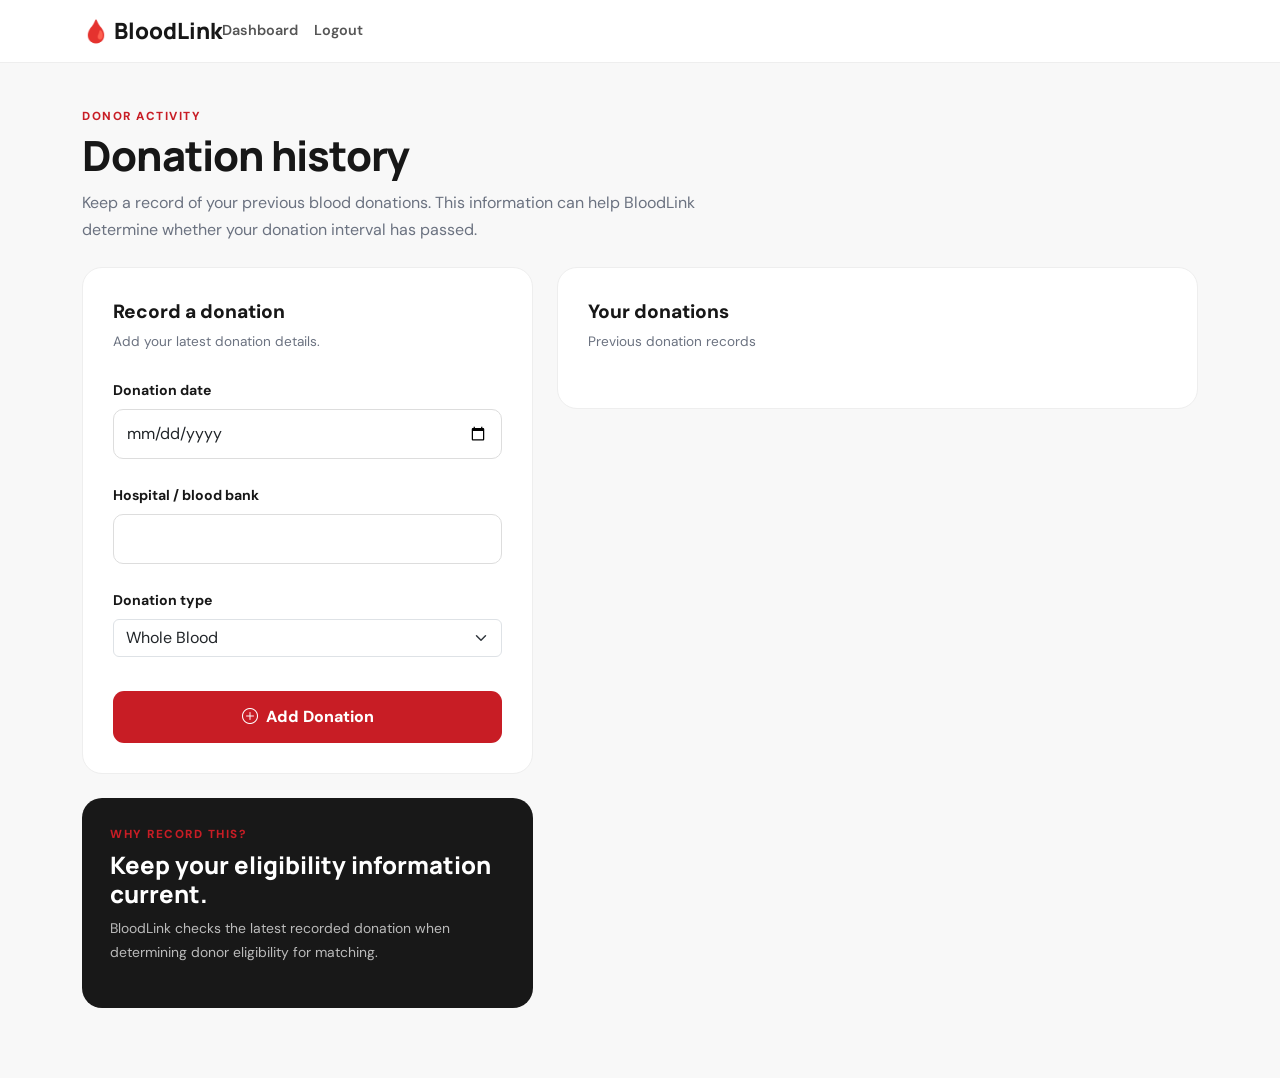
==== donation-history.html @ e5832c89 "Convert frontend to Vercel" ====
<!DOCTYPE html>
<html lang="en">
<head>
<meta charset="UTF-8">
<meta name="viewport" content="width=device-width, initial-scale=1.0">
<title>Donation History | BloodLink</title>
<link href="https://fonts.googleapis.com" rel="preconnect"/>
<link crossorigin="" href="https://fonts.gstatic.com" rel="preconnect"/>
<link href="https://fonts.googleapis.com/css2?family=DM+Sans:wght@400;500;600;700&amp;family=Manrope:wght@600;700;800&amp;display=swap" rel="stylesheet"/>
<link href="https://cdn.jsdelivr.net/npm/bootstrap@5.3.3/dist/css/bootstrap.min.css" rel="stylesheet"/>
<link href="https://cdn.jsdelivr.net/npm/bootstrap-icons@1.11.3/font/bootstrap-icons.min.css" rel="stylesheet"/>
<style>

        :root {
            --red: #c81d25;
            --red-dark: #a9151d;
            --soft-red: #fff1f2;
            --dark: #171717;
            --muted: #6b7280;
            --green: #16803c;
            --soft-green: #ecfdf3;
            --border: #eeeeee;
            --background: #f8f8f8;
        }

        * {
            box-sizing: border-box;
        }

        body {
            margin: 0;
            background: var(--background);
            color: var(--dark);
            font-family: "DM Sans", sans-serif;
        }

        h1, h2, h3, h4, h5 {
            font-family: "Manrope", sans-serif;
        }

        /* NAVBAR */

        .navbar {
            background: white;
            border-bottom: 1px solid var(--border);
            padding: 14px 0;
        }

        .brand {
            text-decoration: none;
            color: var(--dark);
            font-family: "Manrope", sans-serif;
            font-size: 1.4rem;
            font-weight: 800;
        }

        .brand span {
            color: var(--red);
        }

        .nav-link-custom {
            color: #555;
            text-decoration: none;
            font-weight: 600;
            font-size: .9rem;
        }

        .nav-link-custom:hover {
            color: var(--red);
        }

        /* PAGE */

        .page {
            padding: 45px 0 70px;
        }

        .eyebrow {
            color: var(--red);
            text-transform: uppercase;
            letter-spacing: 1.5px;
            font-size: .73rem;
            font-weight: 800;
        }

        .page-header h1 {
            font-size: 2.6rem;
            font-weight: 800;
            margin: 6px 0 8px;
            letter-spacing: -.8px;
        }

        .page-header p {
            color: var(--muted);
            max-width: 650px;
            line-height: 1.7;
        }

        /* CARDS */

        .card-custom {
            background: white;
            border: 1px solid var(--border);
            border-radius: 20px;
            padding: 30px;
        }

        .card-title {
            font-size: 1.2rem;
            font-weight: 800;
            margin-bottom: 5px;
        }

        .card-subtitle {
            color: var(--muted);
            font-size: .85rem;
            margin-bottom: 25px;
        }

        /* FORM */

        .form-label {
            font-size: .88rem;
            font-weight: 700;
            margin-bottom: 8px;
        }

        .form-control {
            border-color: #ddd;
            border-radius: 10px;
            padding: 12px 13px;
        }

        .form-control:focus {
            border-color: var(--red);
            box-shadow: 0 0 0 3px rgba(200,29,37,.08);
        }

        .save-btn {
            width: 100%;
            border: none;
            background: var(--red);
            color: white;
            border-radius: 11px;
            padding: 14px;
            font-weight: 800;
            margin-top: 10px;
            transition: .2s;
        }

        .save-btn:hover {
            background: var(--red-dark);
            color: white;
            transform: translateY(-1px);
        }

        /* DONATION TIMELINE */

        .timeline {
            position: relative;
            padding-left: 28px;
        }

        .timeline::before {
            content: "";
            position: absolute;
            left: 8px;
            top: 10px;
            bottom: 10px;
            width: 2px;
            background: #eee;
        }

        .donation-item {
            position: relative;
            background: white;
            border: 1px solid var(--border);
            border-radius: 17px;
            padding: 20px;
            margin-bottom: 15px;
        }

        .donation-dot {
            position: absolute;
            left: -28px;
            top: 22px;
            width: 17px;
            height: 17px;
            border-radius: 50%;
            background: var(--red);
            border: 4px solid var(--soft-red);
        }

        .donation-date {
            color: var(--red);
            font-size: .76rem;
            font-weight: 800;
            text-transform: uppercase;
            letter-spacing: .6px;
        }

        .donation-item h5 {
            font-weight: 800;
            margin: 5px 0;
        }

        .donation-meta {
            color: var(--muted);
            font-size: .84rem;
        }

        .verified {
            display: inline-flex;
            align-items: center;
            gap: 5px;
            background: var(--soft-green);
            color: var(--green);
            border-radius: 50px;
            padding: 6px 9px;
            font-size: .7rem;
            font-weight: 800;
        }

        .unverified {
            display: inline-flex;
            align-items: center;
            gap: 5px;
            background: #f5f5f5;
            color: #777;
            border-radius: 50px;
            padding: 6px 9px;
            font-size: .7rem;
            font-weight: 800;
        }

        /* EMPTY */

        .empty-state {
            background: white;
            border: 1px dashed #d8d8d8;
            border-radius: 18px;
            padding: 45px 25px;
            text-align: center;
        }

        .empty-icon {
            width: 62px;
            height: 62px;
            border-radius: 17px;
            background: var(--soft-red);
            color: var(--red);
            display: flex;
            align-items: center;
            justify-content: center;
            font-size: 1.5rem;
            margin: 0 auto 17px;
        }

        .empty-state h5 {
            font-weight: 800;
        }

        .empty-state p {
            color: var(--muted);
            max-width: 450px;
            margin: 0 auto;
        }

        /* SIDE */

        .info-card {
            background: #181818;
            color: white;
            border-radius: 20px;
            padding: 28px;
        }

        .info-card h4 {
            font-weight: 800;
        }

        .info-card p {
            color: #bbb;
            font-size: .87rem;
            line-height: 1.7;
        }

        .info-point {
            display: flex;
            gap: 10px;
            margin-top: 17px;
        }

        .info-point i {
            color: #ff6870;
        }

        .info-point span {
            color: #ddd;
            font-size: .83rem;
        }

        .alert {
            border: none;
            border-radius: 12px;
        }

        @media (max-width: 767px) {

            .page {
                padding: 28px 0 50px;
            }

            .page-header h1 {
                font-size: 2.15rem;
            }

            .card-custom {
                padding: 23px;
            }

        }

    </style>
<style>


        :root {
            --red: #c81d25;
            --red-dark: #a9151d;
            --soft-red: #fff1f2;
            --dark: #171717;
            --muted: #6b7280;
            --green: #16803c;
            --soft-green: #ecfdf3;
            --border: #eeeeee;
            --background: #f8f8f8;
        }

        * {
            box-sizing: border-box;
        }

        body {
            margin: 0;
            background: var(--background);
            color: var(--dark);
            font-family: "DM Sans", sans-serif;
        }

        h1, h2, h3, h4, h5 {
            font-family: "Manrope", sans-serif;
        }

        /* NAVBAR */

        .navbar {
            background: white;
            border-bottom: 1px solid var(--border);
            padding: 14px 0;
        }

        .brand {
            text-decoration: none;
            color: var(--dark);
            font-family: "Manrope", sans-serif;
            font-size: 1.4rem;
            font-weight: 800;
        }

        .brand span {
            color: var(--red);
        }

        .nav-link-custom {
            color: #555;
            text-decoration: none;
            font-weight: 600;
            font-size: .9rem;
        }

        .nav-link-custom:hover {
            color: var(--red);
        }

        /* PAGE */

        .page {
            padding: 45px 0 70px;
        }

        .eyebrow {
            color: var(--red);
            text-transform: uppercase;
            letter-spacing: 1.5px;
            font-size: .73rem;
            font-weight: 800;
        }

        .page-header h1 {
            font-size: 2.6rem;
            font-weight: 800;
            margin: 6px 0 8px;
            letter-spacing: -.8px;
        }

        .page-header p {
            color: var(--muted);
            max-width: 650px;
            line-height: 1.7;
        }

        /* CARDS */

        .card-custom {
            background: white;
            border: 1px solid var(--border);
            border-radius: 20px;
            padding: 30px;
        }

        .card-title {
            font-size: 1.2rem;
            font-weight: 800;
            margin-bottom: 5px;
        }

        .card-subtitle {
            color: var(--muted);
            font-size: .85rem;
            margin-bottom: 25px;
        }

        /* FORM */

        .form-label {
            font-size: .88rem;
            font-weight: 700;
            margin-bottom: 8px;
        }

        .form-control {
            border-color: #ddd;
            border-radius: 10px;
            padding: 12px 13px;
        }

        .form-control:focus {
            border-color: var(--red);
            box-shadow: 0 0 0 3px rgba(200,29,37,.08);
        }

        .save-btn {
            width: 100%;
            border: none;
            background: var(--red);
            color: white;
            border-radius: 11px;
            padding: 14px;
            font-weight: 800;
            margin-top: 10px;
            transition: .2s;
        }

        .save-btn:hover {
            background: var(--red-dark);
            color: white;
            transform: translateY(-1px);
        }

        /* DONATION TIMELINE */

        .timeline {
            position: relative;
            padding-left: 28px;
        }

        .timeline::before {
            content: "";
            position: absolute;
            left: 8px;
            top: 10px;
            bottom: 10px;
            width: 2px;
            background: #eee;
        }

        .donation-item {
            position: relative;
            background: white;
            border: 1px solid var(--border);
            border-radius: 17px;
            padding: 20px;
            margin-bottom: 15px;
        }

        .donation-dot {
            position: absolute;
            left: -28px;
            top: 22px;
            width: 17px;
            height: 17px;
            border-radius: 50%;
            background: var(--red);
            border: 4px solid var(--soft-red);
        }

        .donation-date {
            color: var(--red);
            font-size: .76rem;
            font-weight: 800;
            text-transform: uppercase;
            letter-spacing: .6px;
        }

        .donation-item h5 {
            font-weight: 800;
            margin: 5px 0;
        }

        .donation-meta {
            color: var(--muted);
            font-size: .84rem;
        }

        .verified {
            display: inline-flex;
            align-items: center;
            gap: 5px;
            background: var(--soft-green);
            color: var(--green);
            border-radius: 50px;
            padding: 6px 9px;
            font-size: .7rem;
            font-weight: 800;
        }

        .unverified {
            display: inline-flex;
            align-items: center;
            gap: 5px;
            background: #f5f5f5;
            color: #777;
            border-radius: 50px;
            padding: 6px 9px;
            font-size: .7rem;
            font-weight: 800;
        }

        /* EMPTY */

        .empty-state {
            background: white;
            border: 1px dashed #d8d8d8;
            border-radius: 18px;
            padding: 45px 25px;
            text-align: center;
        }

        .empty-icon {
            width: 62px;
            height: 62px;
            border-radius: 17px;
            background: var(--soft-red);
            color: var(--red);
            display: flex;
            align-items: center;
            justify-content: center;
            font-size: 1.5rem;
            margin: 0 auto 17px;
        }

        .empty-state h5 {
            font-weight: 800;
        }

        .empty-state p {
            color: var(--muted);
            max-width: 450px;
            margin: 0 auto;
        }

        /* SIDE */

        .info-card {
            background: #181818;
            color: white;
            border-radius: 20px;
            padding: 28px;
        }

        .info-card h4 {
            font-weight: 800;
        }

        .info-card p {
            color: #bbb;
            font-size: .87rem;
            line-height: 1.7;
        }

        .info-point {
            display: flex;
            gap: 10px;
            margin-top: 17px;
        }

        .info-point i {
            color: #ff6870;
        }

        .info-point span {
            color: #ddd;
            font-size: .83rem;
        }

        .alert {
            border: none;
            border-radius: 12px;
        }

        @media (max-width: 767px) {

            .page {
                padding: 28px 0 50px;
            }

            .page-header h1 {
                font-size: 2.15rem;
            }

            .card-custom {
                padding: 23px;
            }

        }

    
</style>
</head>
<body>

<nav class="navbar sticky-top"><div class="container"><div class="d-flex justify-content-between align-items-center"><a href="/donor-dashboard.html" class="brand"><span>🩸</span> BloodLink</a><div class="d-flex gap-3"><a href="/donor-dashboard.html" class="nav-link-custom">Dashboard</a><a href="#" id="logoutLink" class="nav-link-custom">Logout</a></div></div></div></nav>
<main class="page"><div class="container"><div class="page-header mb-4"><div class="eyebrow">Donor activity</div><h1>Donation history</h1><p>Keep a record of your previous blood donations. This information can help BloodLink determine whether your donation interval has passed.</p></div>
<div id="errorMessage" class="alert alert-danger mb-4" style="display:none"></div><div id="successMessage" class="alert alert-success mb-4" style="display:none"></div>
<div class="row g-4"><div class="col-lg-5"><div class="card-custom"><div class="card-title">Record a donation</div><div class="card-subtitle">Add your latest donation details.</div>
<form id="donationForm"><div class="mb-4"><label class="form-label">Donation date</label><input id="donation_date" type="date" class="form-control" required></div>
<div class="mb-4"><label class="form-label">Hospital / blood bank</label><input id="hospital_name" class="form-control" required></div>
<div class="mb-4"><label class="form-label">Donation type</label><select id="donation_type" class="form-select"><option>Whole Blood</option><option>Platelets</option><option>Plasma</option></select></div>
<button id="addButton" class="save-btn" type="submit"><i class="bi bi-plus-circle me-2"></i>Add Donation</button></form></div>
<div class="info-card mt-4"><div class="eyebrow">Why record this?</div><h4 class="mt-2">Keep your eligibility information current.</h4><p>BloodLink checks the latest recorded donation when determining donor eligibility for matching.</p></div></div>
<div class="col-lg-7"><div class="card-custom"><div class="card-title">Your donations</div><div class="card-subtitle">Previous donation records</div><div id="historyList"></div></div></div></div></div></main>
<script>
const user=requireAuth("DONOR");if(user){logoutLink.onclick=async e=>{e.preventDefault();await logoutUser();location.href="/";};loadDonations();donationForm.onsubmit=async e=>{e.preventDefault();addButton.disabled=true;try{await addDonation({donation_date:donation_date.value,hospital_name:hospital_name.value.trim(),donation_type:donation_type.value});showMessage("successMessage","Donation recorded successfully.","success");donationForm.reset();loadDonations();}catch(err){showMessage("errorMessage",err.message);}finally{addButton.disabled=false;}}}
async function loadDonations(){try{const d=await getDonations();const arr=d.results||d.donations||d||[];historyList.innerHTML=arr.length?arr.map(x=>`<div class="history-item mb-3 p-3" style="border:1px solid #eee;border-radius:12px"><strong>${x.hospital_name}</strong><div class="text-muted">${x.donation_date} · ${x.donation_type||"Whole Blood"}</div></div>`).join(""):`<p class="text-muted">No donation records yet.</p>`;}catch(e){showMessage("errorMessage",e.message);}}
</script>


</body>
</html>
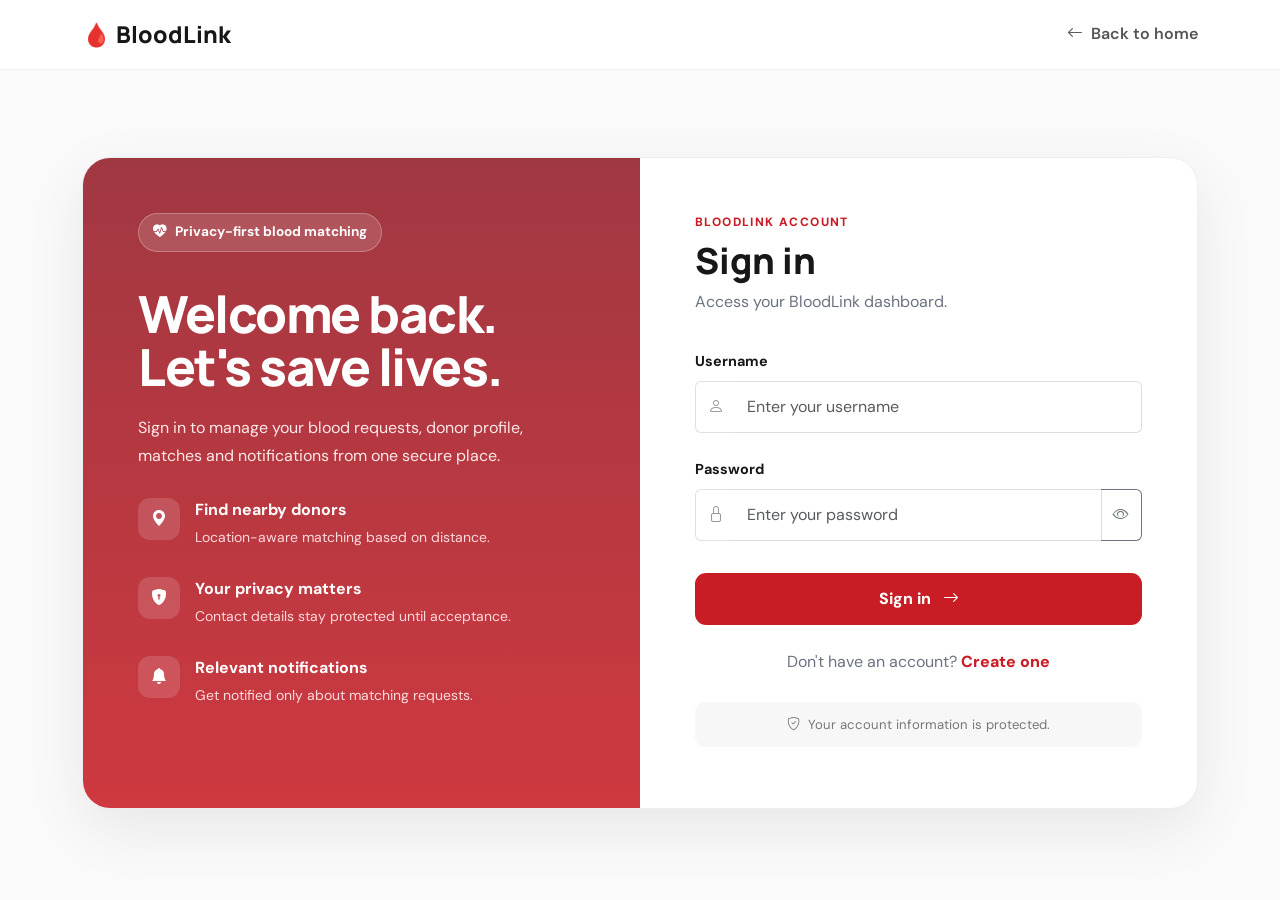
==== commit 5e9d5614: "Ui fix" ====
--- a/donation-history.html
+++ b/donation-history.html
@@ -1,660 +1,988 @@
 <!DOCTYPE html>
 <html lang="en">
+
 <head>
+
 <meta charset="UTF-8">
 <meta name="viewport" content="width=device-width, initial-scale=1.0">
+
 <title>Donation History | BloodLink</title>
-<link href="https://fonts.googleapis.com" rel="preconnect"/>
-<link crossorigin="" href="https://fonts.gstatic.com" rel="preconnect"/>
-<link href="https://fonts.googleapis.com/css2?family=DM+Sans:wght@400;500;600;700&amp;family=Manrope:wght@600;700;800&amp;display=swap" rel="stylesheet"/>
-<link href="https://cdn.jsdelivr.net/npm/bootstrap@5.3.3/dist/css/bootstrap.min.css" rel="stylesheet"/>
-<link href="https://cdn.jsdelivr.net/npm/bootstrap-icons@1.11.3/font/bootstrap-icons.min.css" rel="stylesheet"/>
+
+<link rel="preconnect" href="https://fonts.googleapis.com">
+<link rel="preconnect" href="https://fonts.gstatic.com" crossorigin>
+
+<link href="https://fonts.googleapis.com/css2?family=DM+Sans:wght@400;500;600;700&family=Manrope:wght@600;700;800&display=swap" rel="stylesheet">
+
+<link href="https://cdn.jsdelivr.net/npm/bootstrap@5.3.3/dist/css/bootstrap.min.css" rel="stylesheet">
+
+<link rel="stylesheet" href="https://cdn.jsdelivr.net/npm/bootstrap-icons@1.11.3/font/bootstrap-icons.min.css">
+
+<script src="/static/js/api.js"></script>
+
 <style>
 
-        :root {
-            --red: #c81d25;
-            --red-dark: #a9151d;
-            --soft-red: #fff1f2;
-            --dark: #171717;
-            --muted: #6b7280;
-            --green: #16803c;
-            --soft-green: #ecfdf3;
-            --border: #eeeeee;
-            --background: #f8f8f8;
-        }
-
-        * {
-            box-sizing: border-box;
-        }
-
-        body {
-            margin: 0;
-            background: var(--background);
-            color: var(--dark);
-            font-family: "DM Sans", sans-serif;
-        }
-
-        h1, h2, h3, h4, h5 {
-            font-family: "Manrope", sans-serif;
-        }
-
-        /* NAVBAR */
-
-        .navbar {
-            background: white;
-            border-bottom: 1px solid var(--border);
-            padding: 14px 0;
-        }
-
-        .brand {
-            text-decoration: none;
-            color: var(--dark);
-            font-family: "Manrope", sans-serif;
-            font-size: 1.4rem;
-            font-weight: 800;
-        }
-
-        .brand span {
-            color: var(--red);
-        }
-
-        .nav-link-custom {
-            color: #555;
-            text-decoration: none;
-            font-weight: 600;
-            font-size: .9rem;
-        }
-
-        .nav-link-custom:hover {
-            color: var(--red);
-        }
-
-        /* PAGE */
-
-        .page {
-            padding: 45px 0 70px;
-        }
-
-        .eyebrow {
-            color: var(--red);
-            text-transform: uppercase;
-            letter-spacing: 1.5px;
-            font-size: .73rem;
-            font-weight: 800;
-        }
-
-        .page-header h1 {
-            font-size: 2.6rem;
-            font-weight: 800;
-            margin: 6px 0 8px;
-            letter-spacing: -.8px;
-        }
-
-        .page-header p {
-            color: var(--muted);
-            max-width: 650px;
-            line-height: 1.7;
-        }
-
-        /* CARDS */
-
-        .card-custom {
-            background: white;
-            border: 1px solid var(--border);
-            border-radius: 20px;
-            padding: 30px;
-        }
-
-        .card-title {
-            font-size: 1.2rem;
-            font-weight: 800;
-            margin-bottom: 5px;
-        }
-
-        .card-subtitle {
-            color: var(--muted);
-            font-size: .85rem;
-            margin-bottom: 25px;
-        }
-
-        /* FORM */
-
-        .form-label {
-            font-size: .88rem;
-            font-weight: 700;
-            margin-bottom: 8px;
-        }
-
-        .form-control {
-            border-color: #ddd;
-            border-radius: 10px;
-            padding: 12px 13px;
-        }
-
-        .form-control:focus {
-            border-color: var(--red);
-            box-shadow: 0 0 0 3px rgba(200,29,37,.08);
-        }
-
-        .save-btn {
-            width: 100%;
-            border: none;
-            background: var(--red);
-            color: white;
-            border-radius: 11px;
-            padding: 14px;
-            font-weight: 800;
-            margin-top: 10px;
-            transition: .2s;
-        }
-
-        .save-btn:hover {
-            background: var(--red-dark);
-            color: white;
-            transform: translateY(-1px);
-        }
-
-        /* DONATION TIMELINE */
-
-        .timeline {
-            position: relative;
-            padding-left: 28px;
-        }
-
-        .timeline::before {
-            content: "";
-            position: absolute;
-            left: 8px;
-            top: 10px;
-            bottom: 10px;
-            width: 2px;
-            background: #eee;
-        }
-
-        .donation-item {
-            position: relative;
-            background: white;
-            border: 1px solid var(--border);
-            border-radius: 17px;
-            padding: 20px;
-            margin-bottom: 15px;
-        }
-
-        .donation-dot {
-            position: absolute;
-            left: -28px;
-            top: 22px;
-            width: 17px;
-            height: 17px;
-            border-radius: 50%;
-            background: var(--red);
-            border: 4px solid var(--soft-red);
-        }
-
-        .donation-date {
-            color: var(--red);
-            font-size: .76rem;
-            font-weight: 800;
-            text-transform: uppercase;
-            letter-spacing: .6px;
-        }
-
-        .donation-item h5 {
-            font-weight: 800;
-            margin: 5px 0;
-        }
-
-        .donation-meta {
-            color: var(--muted);
-            font-size: .84rem;
-        }
-
-        .verified {
-            display: inline-flex;
-            align-items: center;
-            gap: 5px;
-            background: var(--soft-green);
-            color: var(--green);
-            border-radius: 50px;
-            padding: 6px 9px;
-            font-size: .7rem;
-            font-weight: 800;
-        }
-
-        .unverified {
-            display: inline-flex;
-            align-items: center;
-            gap: 5px;
-            background: #f5f5f5;
-            color: #777;
-            border-radius: 50px;
-            padding: 6px 9px;
-            font-size: .7rem;
-            font-weight: 800;
-        }
-
-        /* EMPTY */
-
-        .empty-state {
-            background: white;
-            border: 1px dashed #d8d8d8;
-            border-radius: 18px;
-            padding: 45px 25px;
-            text-align: center;
-        }
-
-        .empty-icon {
-            width: 62px;
-            height: 62px;
-            border-radius: 17px;
-            background: var(--soft-red);
-            color: var(--red);
-            display: flex;
-            align-items: center;
-            justify-content: center;
-            font-size: 1.5rem;
-            margin: 0 auto 17px;
-        }
-
-        .empty-state h5 {
-            font-weight: 800;
-        }
-
-        .empty-state p {
-            color: var(--muted);
-            max-width: 450px;
-            margin: 0 auto;
-        }
-
-        /* SIDE */
-
-        .info-card {
-            background: #181818;
-            color: white;
-            border-radius: 20px;
-            padding: 28px;
-        }
-
-        .info-card h4 {
-            font-weight: 800;
-        }
-
-        .info-card p {
-            color: #bbb;
-            font-size: .87rem;
-            line-height: 1.7;
-        }
-
-        .info-point {
-            display: flex;
-            gap: 10px;
-            margin-top: 17px;
-        }
-
-        .info-point i {
-            color: #ff6870;
-        }
-
-        .info-point span {
-            color: #ddd;
-            font-size: .83rem;
-        }
-
-        .alert {
-            border: none;
-            border-radius: 12px;
-        }
-
-        @media (max-width: 767px) {
-
-            .page {
-                padding: 28px 0 50px;
-            }
-
-            .page-header h1 {
-                font-size: 2.15rem;
-            }
-
-            .card-custom {
-                padding: 23px;
-            }
-
-        }
-
-    </style>
-<style>
-
-
-        :root {
-            --red: #c81d25;
-            --red-dark: #a9151d;
-            --soft-red: #fff1f2;
-            --dark: #171717;
-            --muted: #6b7280;
-            --green: #16803c;
-            --soft-green: #ecfdf3;
-            --border: #eeeeee;
-            --background: #f8f8f8;
-        }
-
-        * {
-            box-sizing: border-box;
-        }
-
-        body {
-            margin: 0;
-            background: var(--background);
-            color: var(--dark);
-            font-family: "DM Sans", sans-serif;
-        }
-
-        h1, h2, h3, h4, h5 {
-            font-family: "Manrope", sans-serif;
-        }
-
-        /* NAVBAR */
-
-        .navbar {
-            background: white;
-            border-bottom: 1px solid var(--border);
-            padding: 14px 0;
-        }
-
-        .brand {
-            text-decoration: none;
-            color: var(--dark);
-            font-family: "Manrope", sans-serif;
-            font-size: 1.4rem;
-            font-weight: 800;
-        }
-
-        .brand span {
-            color: var(--red);
-        }
-
-        .nav-link-custom {
-            color: #555;
-            text-decoration: none;
-            font-weight: 600;
-            font-size: .9rem;
-        }
-
-        .nav-link-custom:hover {
-            color: var(--red);
-        }
-
-        /* PAGE */
-
-        .page {
-            padding: 45px 0 70px;
-        }
-
-        .eyebrow {
-            color: var(--red);
-            text-transform: uppercase;
-            letter-spacing: 1.5px;
-            font-size: .73rem;
-            font-weight: 800;
-        }
-
-        .page-header h1 {
-            font-size: 2.6rem;
-            font-weight: 800;
-            margin: 6px 0 8px;
-            letter-spacing: -.8px;
-        }
-
-        .page-header p {
-            color: var(--muted);
-            max-width: 650px;
-            line-height: 1.7;
-        }
-
-        /* CARDS */
-
-        .card-custom {
-            background: white;
-            border: 1px solid var(--border);
-            border-radius: 20px;
-            padding: 30px;
-        }
-
-        .card-title {
-            font-size: 1.2rem;
-            font-weight: 800;
-            margin-bottom: 5px;
-        }
-
-        .card-subtitle {
-            color: var(--muted);
-            font-size: .85rem;
-            margin-bottom: 25px;
-        }
-
-        /* FORM */
-
-        .form-label {
-            font-size: .88rem;
-            font-weight: 700;
-            margin-bottom: 8px;
-        }
-
-        .form-control {
-            border-color: #ddd;
-            border-radius: 10px;
-            padding: 12px 13px;
-        }
-
-        .form-control:focus {
-            border-color: var(--red);
-            box-shadow: 0 0 0 3px rgba(200,29,37,.08);
-        }
-
-        .save-btn {
-            width: 100%;
-            border: none;
-            background: var(--red);
-            color: white;
-            border-radius: 11px;
-            padding: 14px;
-            font-weight: 800;
-            margin-top: 10px;
-            transition: .2s;
-        }
-
-        .save-btn:hover {
-            background: var(--red-dark);
-            color: white;
-            transform: translateY(-1px);
-        }
-
-        /* DONATION TIMELINE */
-
-        .timeline {
-            position: relative;
-            padding-left: 28px;
-        }
-
-        .timeline::before {
-            content: "";
-            position: absolute;
-            left: 8px;
-            top: 10px;
-            bottom: 10px;
-            width: 2px;
-            background: #eee;
-        }
-
-        .donation-item {
-            position: relative;
-            background: white;
-            border: 1px solid var(--border);
-            border-radius: 17px;
-            padding: 20px;
-            margin-bottom: 15px;
-        }
-
-        .donation-dot {
-            position: absolute;
-            left: -28px;
-            top: 22px;
-            width: 17px;
-            height: 17px;
-            border-radius: 50%;
-            background: var(--red);
-            border: 4px solid var(--soft-red);
-        }
-
-        .donation-date {
-            color: var(--red);
-            font-size: .76rem;
-            font-weight: 800;
-            text-transform: uppercase;
-            letter-spacing: .6px;
-        }
-
-        .donation-item h5 {
-            font-weight: 800;
-            margin: 5px 0;
-        }
-
-        .donation-meta {
-            color: var(--muted);
-            font-size: .84rem;
-        }
-
-        .verified {
-            display: inline-flex;
-            align-items: center;
-            gap: 5px;
-            background: var(--soft-green);
-            color: var(--green);
-            border-radius: 50px;
-            padding: 6px 9px;
-            font-size: .7rem;
-            font-weight: 800;
-        }
-
-        .unverified {
-            display: inline-flex;
-            align-items: center;
-            gap: 5px;
-            background: #f5f5f5;
-            color: #777;
-            border-radius: 50px;
-            padding: 6px 9px;
-            font-size: .7rem;
-            font-weight: 800;
-        }
-
-        /* EMPTY */
-
-        .empty-state {
-            background: white;
-            border: 1px dashed #d8d8d8;
-            border-radius: 18px;
-            padding: 45px 25px;
-            text-align: center;
-        }
-
-        .empty-icon {
-            width: 62px;
-            height: 62px;
-            border-radius: 17px;
-            background: var(--soft-red);
-            color: var(--red);
-            display: flex;
-            align-items: center;
-            justify-content: center;
-            font-size: 1.5rem;
-            margin: 0 auto 17px;
-        }
-
-        .empty-state h5 {
-            font-weight: 800;
-        }
-
-        .empty-state p {
-            color: var(--muted);
-            max-width: 450px;
-            margin: 0 auto;
-        }
-
-        /* SIDE */
-
-        .info-card {
-            background: #181818;
-            color: white;
-            border-radius: 20px;
-            padding: 28px;
-        }
-
-        .info-card h4 {
-            font-weight: 800;
-        }
-
-        .info-card p {
-            color: #bbb;
-            font-size: .87rem;
-            line-height: 1.7;
-        }
-
-        .info-point {
-            display: flex;
-            gap: 10px;
-            margin-top: 17px;
-        }
-
-        .info-point i {
-            color: #ff6870;
-        }
-
-        .info-point span {
-            color: #ddd;
-            font-size: .83rem;
-        }
-
-        .alert {
-            border: none;
-            border-radius: 12px;
-        }
-
-        @media (max-width: 767px) {
-
-            .page {
-                padding: 28px 0 50px;
-            }
-
-            .page-header h1 {
-                font-size: 2.15rem;
-            }
-
-            .card-custom {
-                padding: 23px;
-            }
-
-        }
-
-    
+:root {
+    --red: #c81d25;
+    --red-dark: #a9151d;
+    --soft-red: #fff1f2;
+    --dark: #171717;
+    --muted: #6b7280;
+    --green: #16803c;
+    --soft-green: #ecfdf3;
+    --border: #eeeeee;
+    --background: #f8f8f8;
+}
+
+* {
+    box-sizing: border-box;
+}
+
+body {
+    margin: 0;
+    background: var(--background);
+    color: var(--dark);
+    font-family: "DM Sans", sans-serif;
+}
+
+h1, h2, h3, h4, h5 {
+    font-family: "Manrope", sans-serif;
+}
+
+
+/* NAVBAR */
+
+.navbar {
+    background: white;
+    border-bottom: 1px solid var(--border);
+    padding: 14px 0;
+}
+
+.brand {
+    display: flex;
+    align-items: center;
+    gap: 10px;
+    text-decoration: none;
+    color: var(--dark);
+    font-family: "Manrope", sans-serif;
+    font-size: 1.4rem;
+    font-weight: 800;
+}
+
+.brand-icon {
+    width: 42px;
+    height: 42px;
+    border-radius: 11px;
+    background: var(--red);
+    position: relative;
+    display: inline-block;
+    flex-shrink: 0;
+    box-shadow: 0 5px 15px rgba(200, 29, 37, 0.20);
+}
+
+.brand-icon::before {
+    content: "";
+    position: absolute;
+    width: 9px;
+    height: 27px;
+    background: white;
+    border-radius: 3px;
+    left: 16.5px;
+    top: 7.5px;
+}
+
+.brand-icon::after {
+    content: "";
+    position: absolute;
+    width: 27px;
+    height: 9px;
+    background: white;
+    border-radius: 3px;
+    left: 7.5px;
+    top: 16.5px;
+}
+
+.nav-link-custom {
+    color: #555;
+    text-decoration: none;
+    font-weight: 600;
+    font-size: .9rem;
+}
+
+.nav-link-custom:hover {
+    color: var(--red);
+}
+
+
+/* PAGE */
+
+.page {
+    padding: 45px 0 70px;
+}
+
+.eyebrow {
+    color: var(--red);
+    text-transform: uppercase;
+    letter-spacing: 1.5px;
+    font-size: .73rem;
+    font-weight: 800;
+}
+
+.page-header h1 {
+    font-size: 2.6rem;
+    font-weight: 800;
+    margin: 6px 0 8px;
+    letter-spacing: -.8px;
+}
+
+.page-header p {
+    color: var(--muted);
+    max-width: 650px;
+    line-height: 1.7;
+}
+
+
+/* CARDS */
+
+.card-custom {
+    background: white;
+    border: 1px solid var(--border);
+    border-radius: 20px;
+    padding: 30px;
+}
+
+.card-title {
+    font-size: 1.2rem;
+    font-weight: 800;
+    margin-bottom: 5px;
+}
+
+.card-subtitle {
+    color: var(--muted);
+    font-size: .85rem;
+    margin-bottom: 25px;
+}
+
+
+/* FORM */
+
+.form-label {
+    font-size: .88rem;
+    font-weight: 700;
+    margin-bottom: 8px;
+}
+
+.form-control,
+.form-select {
+    border-color: #ddd;
+    border-radius: 10px;
+    padding: 12px 13px;
+}
+
+.form-control:focus,
+.form-select:focus {
+    border-color: var(--red);
+    box-shadow: 0 0 0 3px rgba(200,29,37,.08);
+}
+
+.save-btn {
+    width: 100%;
+    border: none;
+    background: var(--red);
+    color: white;
+    border-radius: 11px;
+    padding: 14px;
+    font-weight: 800;
+    margin-top: 10px;
+    transition: .2s;
+}
+
+.save-btn:hover {
+    background: var(--red-dark);
+    color: white;
+    transform: translateY(-1px);
+}
+
+
+/* TIMELINE */
+
+.timeline {
+    position: relative;
+    padding-left: 28px;
+}
+
+.timeline::before {
+    content: "";
+    position: absolute;
+    left: 8px;
+    top: 10px;
+    bottom: 10px;
+    width: 2px;
+    background: #eee;
+}
+
+.donation-item {
+    position: relative;
+    background: white;
+    border: 1px solid var(--border);
+    border-radius: 17px;
+    padding: 20px;
+    margin-bottom: 15px;
+}
+
+.donation-dot {
+    position: absolute;
+    left: -28px;
+    top: 22px;
+    width: 17px;
+    height: 17px;
+    border-radius: 50%;
+    background: var(--red);
+    border: 4px solid var(--soft-red);
+}
+
+.donation-date {
+    color: var(--red);
+    font-size: .76rem;
+    font-weight: 800;
+    text-transform: uppercase;
+    letter-spacing: .6px;
+}
+
+.donation-item h5 {
+    font-weight: 800;
+    margin: 5px 0;
+}
+
+.donation-meta {
+    color: var(--muted);
+    font-size: .84rem;
+}
+
+.verified {
+    display: inline-flex;
+    align-items: center;
+    gap: 5px;
+    background: var(--soft-green);
+    color: var(--green);
+    border-radius: 50px;
+    padding: 6px 9px;
+    font-size: .7rem;
+    font-weight: 800;
+}
+
+.unverified {
+    display: inline-flex;
+    align-items: center;
+    gap: 5px;
+    background: #f5f5f5;
+    color: #777;
+    border-radius: 50px;
+    padding: 6px 9px;
+    font-size: .7rem;
+    font-weight: 800;
+}
+
+
+/* EMPTY */
+
+.empty-state {
+    background: white;
+    border: 1px dashed #d8d8d8;
+    border-radius: 18px;
+    padding: 45px 25px;
+    text-align: center;
+}
+
+.empty-icon {
+    width: 62px;
+    height: 62px;
+    border-radius: 17px;
+    background: var(--soft-red);
+    color: var(--red);
+    display: flex;
+    align-items: center;
+    justify-content: center;
+    font-size: 1.5rem;
+    margin: 0 auto 17px;
+}
+
+.empty-state h5 {
+    font-weight: 800;
+}
+
+.empty-state p {
+    color: var(--muted);
+    max-width: 450px;
+    margin: 0 auto;
+}
+
+
+/* SIDE */
+
+.info-card {
+    background: #181818;
+    color: white;
+    border-radius: 20px;
+    padding: 28px;
+}
+
+.info-card h4 {
+    font-weight: 800;
+}
+
+.info-card p {
+    color: #bbb;
+    font-size: .87rem;
+    line-height: 1.7;
+}
+
+.info-point {
+    display: flex;
+    gap: 10px;
+    margin-top: 17px;
+}
+
+.info-point i {
+    color: #ff6870;
+}
+
+.info-point span {
+    color: #ddd;
+    font-size: .83rem;
+}
+
+.alert {
+    border: none;
+    border-radius: 12px;
+}
+
+@media (max-width: 767px) {
+
+    .page {
+        padding: 28px 0 50px;
+    }
+
+    .page-header h1 {
+        font-size: 2.15rem;
+    }
+
+    .card-custom {
+        padding: 23px;
+    }
+
+}
+
 </style>
+
 </head>
+
+
 <body>
 
-<nav class="navbar sticky-top"><div class="container"><div class="d-flex justify-content-between align-items-center"><a href="/donor-dashboard.html" class="brand"><span>🩸</span> BloodLink</a><div class="d-flex gap-3"><a href="/donor-dashboard.html" class="nav-link-custom">Dashboard</a><a href="#" id="logoutLink" class="nav-link-custom">Logout</a></div></div></div></nav>
-<main class="page"><div class="container"><div class="page-header mb-4"><div class="eyebrow">Donor activity</div><h1>Donation history</h1><p>Keep a record of your previous blood donations. This information can help BloodLink determine whether your donation interval has passed.</p></div>
-<div id="errorMessage" class="alert alert-danger mb-4" style="display:none"></div><div id="successMessage" class="alert alert-success mb-4" style="display:none"></div>
-<div class="row g-4"><div class="col-lg-5"><div class="card-custom"><div class="card-title">Record a donation</div><div class="card-subtitle">Add your latest donation details.</div>
-<form id="donationForm"><div class="mb-4"><label class="form-label">Donation date</label><input id="donation_date" type="date" class="form-control" required></div>
-<div class="mb-4"><label class="form-label">Hospital / blood bank</label><input id="hospital_name" class="form-control" required></div>
-<div class="mb-4"><label class="form-label">Donation type</label><select id="donation_type" class="form-select"><option>Whole Blood</option><option>Platelets</option><option>Plasma</option></select></div>
-<button id="addButton" class="save-btn" type="submit"><i class="bi bi-plus-circle me-2"></i>Add Donation</button></form></div>
-<div class="info-card mt-4"><div class="eyebrow">Why record this?</div><h4 class="mt-2">Keep your eligibility information current.</h4><p>BloodLink checks the latest recorded donation when determining donor eligibility for matching.</p></div></div>
-<div class="col-lg-7"><div class="card-custom"><div class="card-title">Your donations</div><div class="card-subtitle">Previous donation records</div><div id="historyList"></div></div></div></div></div></main>
+
+<!-- NAVBAR -->
+
+<nav class="navbar sticky-top">
+
+<div class="container">
+
+<div class="d-flex justify-content-between align-items-center w-100">
+
+<a href="/donor-dashboard.html" class="brand">
+
+<span class="brand-icon"></span>
+
+<span>
+Blood<span style="color:var(--red)">Link</span>
+</span>
+
+</a>
+
+<div class="d-flex gap-3">
+
+<a
+href="/donor-dashboard.html"
+class="nav-link-custom"
+>
+Dashboard
+</a>
+
+<a
+href="#"
+id="logoutLink"
+class="nav-link-custom"
+>
+Logout
+</a>
+
+</div>
+
+</div>
+
+</div>
+
+</nav>
+
+
+<!-- MAIN -->
+
+<main class="page">
+
+<div class="container">
+
+
+<!-- HEADER -->
+
+<div class="page-header mb-4">
+
+<div class="eyebrow">
+Donor activity
+</div>
+
+<h1>
+Donation history
+</h1>
+
+<p>
+Keep a record of your previous blood donations.
+This information can help BloodLink determine
+whether your donation interval has passed.
+</p>
+
+</div>
+
+
+<div id="message"></div>
+
+
+<div class="row g-4">
+
+
+<!-- ADD DONATION -->
+
+<div class="col-lg-5">
+
+<div class="card-custom">
+
+<div class="card-title">
+Record a donation
+</div>
+
+<div class="card-subtitle">
+Add your latest donation details.
+</div>
+
+
+<form id="donationForm">
+
+
+<!-- DATE -->
+
+<div class="mb-4">
+
+<label class="form-label">
+Donation date
+</label>
+
+<input
+type="date"
+id="donation_date"
+class="form-control"
+required
+>
+
+</div>
+
+
+<!-- HOSPITAL -->
+
+<div class="mb-4">
+
+<label class="form-label">
+Hospital / blood bank
+</label>
+
+<input
+type="text"
+id="hospital_name"
+class="form-control"
+placeholder="Hospital or blood bank"
+required
+>
+
+</div>
+
+
+<!-- TYPE -->
+
+<div class="mb-4">
+
+<label class="form-label">
+Donation type
+</label>
+
+<select
+id="donation_type"
+class="form-select"
+required
+>
+
+<option value="">
+Select donation type
+</option>
+
+<option value="WHOLE_BLOOD">
+Whole Blood
+</option>
+
+<option value="PLASMA">
+Plasma
+</option>
+
+<option value="PLATELETS">
+Platelets
+</option>
+
+<option value="DOUBLE_RED_CELLS">
+Double Red Cells
+</option>
+
+</select>
+
+</div>
+
+
+<button
+type="submit"
+class="save-btn"
+id="saveBtn"
+>
+
+<i class="bi bi-plus-circle me-2"></i>
+
+Add Donation
+
+</button>
+
+</form>
+
+</div>
+
+
+<!-- INFO -->
+
+<div class="info-card mt-4">
+
+<div
+style="
+color:#ff6870;
+text-transform:uppercase;
+letter-spacing:1.4px;
+font-size:.72rem;
+font-weight:800;
+"
+>
+Why record this?
+</div>
+
+<h4 class="mt-2">
+Keep your eligibility information current.
+</h4>
+
+<p>
+BloodLink checks the latest recorded donation
+when determining donor eligibility for matching.
+</p>
+
+
+<div class="info-point">
+
+<i class="bi bi-calendar-check-fill"></i>
+
+<span>
+Your latest donation date is used by
+the matching engine.
+</span>
+
+</div>
+
+
+<div class="info-point">
+
+<i class="bi bi-shield-check"></i>
+
+<span>
+Verification status can be maintained
+separately from your donation record.
+</span>
+
+</div>
+
+
+<div class="info-point">
+
+<i class="bi bi-pencil-square"></i>
+
+<span>
+Keep entries accurate and up to date.
+</span>
+
+</div>
+
+</div>
+
+</div>
+
+
+<!-- HISTORY -->
+
+<div class="col-lg-7">
+
+<div class="card-custom">
+
+<div class="d-flex justify-content-between align-items-start gap-3 mb-4">
+
+<div>
+
+<div class="card-title">
+Your donations
+</div>
+
+<div class="card-subtitle mb-0">
+Previous donation records
+</div>
+
+</div>
+
+<span
+class="badge rounded-pill text-bg-light"
+style="padding:9px 12px;"
+id="recordCount"
+>
+0 records
+</span>
+
+</div>
+
+
+<div id="donationsContainer">
+
+<div class="text-center py-5 text-muted">
+Loading donation history...
+</div>
+
+</div>
+
+</div>
+
+</div>
+
+
+</div>
+
+</div>
+
+</main>
+
+
 <script>
-const user=requireAuth("DONOR");if(user){logoutLink.onclick=async e=>{e.preventDefault();await logoutUser();location.href="/";};loadDonations();donationForm.onsubmit=async e=>{e.preventDefault();addButton.disabled=true;try{await addDonation({donation_date:donation_date.value,hospital_name:hospital_name.value.trim(),donation_type:donation_type.value});showMessage("successMessage","Donation recorded successfully.","success");donationForm.reset();loadDonations();}catch(err){showMessage("errorMessage",err.message);}finally{addButton.disabled=false;}}}
-async function loadDonations(){try{const d=await getDonations();const arr=d.results||d.donations||d||[];historyList.innerHTML=arr.length?arr.map(x=>`<div class="history-item mb-3 p-3" style="border:1px solid #eee;border-radius:12px"><strong>${x.hospital_name}</strong><div class="text-muted">${x.donation_date} · ${x.donation_type||"Whole Blood"}</div></div>`).join(""):`<p class="text-muted">No donation records yet.</p>`;}catch(e){showMessage("errorMessage",e.message);}}
+
+const user = requireAuth("DONOR");
+
+
+if (user) {
+
+
+/* LOGOUT */
+
+document.getElementById("logoutLink").onclick = async e => {
+
+e.preventDefault();
+
+await logoutUser();
+
+window.location.href = "/";
+
+};
+
+
+/* LOAD DONATIONS */
+
+async function loadDonations() {
+
+const container =
+document.getElementById("donationsContainer");
+
+try {
+
+const data = await getDonations();
+
+const donations = Array.isArray(data)
+? data
+: (data.results || data.donations || []);
+
+
+document.getElementById("recordCount").textContent =
+`${donations.length} record${donations.length === 1 ? "" : "s"}`;
+
+
+if (!donations.length) {
+
+container.innerHTML = `
+
+<div class="empty-state">
+
+<div class="empty-icon">
+
+<i class="bi bi-droplet-half"></i>
+
+</div>
+
+<h5>
+No donations recorded yet
+</h5>
+
+<p>
+Your donation history will appear here
+after you add your first donation.
+</p>
+
+</div>
+
+`;
+
+return;
+
+}
+
+
+container.innerHTML = `
+
+<div class="timeline">
+
+${donations.map(donation => `
+
+<div class="donation-item">
+
+<div class="donation-dot"></div>
+
+
+<div class="d-flex justify-content-between align-items-start gap-3">
+
+<div>
+
+<div class="donation-date">
+
+${formatDate(donation.donation_date)}
+
+</div>
+
+
+<h5>
+
+${escapeHtml(
+donation.hospital_name ||
+"Donation recorded"
+)}
+
+</h5>
+
+
+<div class="donation-meta">
+
+<i class="bi bi-droplet me-1"></i>
+
+${formatDonationType(donation.donation_type)}
+
+</div>
+
+</div>
+
+
+${
+donation.verified
+
+?
+
+`<span class="verified">
+
+<i class="bi bi-check-circle-fill"></i>
+
+Verified
+
+</span>`
+
+:
+
+`<span class="unverified">
+
+<i class="bi bi-clock"></i>
+
+Unverified
+
+</span>`
+
+}
+
+</div>
+
+</div>
+
+`).join("")}
+
+</div>
+
+`;
+
+} catch (error) {
+
+container.innerHTML = `
+
+<div class="alert alert-danger">
+
+${escapeHtml(error.message)}
+
+</div>
+
+`;
+
+}
+
+}
+
+
+/* ADD DONATION */
+
+document
+.getElementById("donationForm")
+.addEventListener("submit", async e => {
+
+e.preventDefault();
+
+const button =
+document.getElementById("saveBtn");
+
+button.disabled = true;
+
+button.innerHTML =
+'<span class="spinner-border spinner-border-sm me-2"></span>Adding...';
+
+
+try {
+
+await addDonation({
+
+donation_date:
+document.getElementById("donation_date").value,
+
+hospital_name:
+document.getElementById("hospital_name").value.trim(),
+
+donation_type:
+document.getElementById("donation_type").value
+
+});
+
+
+document.getElementById("message").innerHTML = `
+
+<div class="alert alert-success">
+
+<i class="bi bi-check-circle-fill me-2"></i>
+
+Donation added successfully.
+
+</div>
+
+`;
+
+
+document
+.getElementById("donationForm")
+.reset();
+
+
+await loadDonations();
+
+
+} catch (error) {
+
+document.getElementById("message").innerHTML = `
+
+<div class="alert alert-danger">
+
+${escapeHtml(error.message)}
+
+</div>
+
+`;
+
+}
+
+
+button.disabled = false;
+
+button.innerHTML =
+'<i class="bi bi-plus-circle me-2"></i>Add Donation';
+
+});
+
+
+/* HELPERS */
+
+function formatDate(date) {
+
+if (!date) return "Unknown date";
+
+const d = new Date(date);
+
+if (Number.isNaN(d.getTime())) {
+return date;
+}
+
+return d.toLocaleDateString("en-IN", {
+
+day: "2-digit",
+month: "short",
+year: "numeric"
+
+});
+
+}
+
+
+function formatDonationType(type) {
+
+if (!type) {
+return "Donation";
+}
+
+return type
+.replaceAll("_", " ")
+.toLowerCase()
+.replace(/\b\w/g, char => char.toUpperCase());
+
+}
+
+
+function escapeHtml(value) {
+
+const div = document.createElement("div");
+
+div.textContent = value ?? "";
+
+return div.innerHTML;
+
+}
+
+
+loadDonations();
+
+}
+
 </script>
 
 
 </body>
+
 </html>
